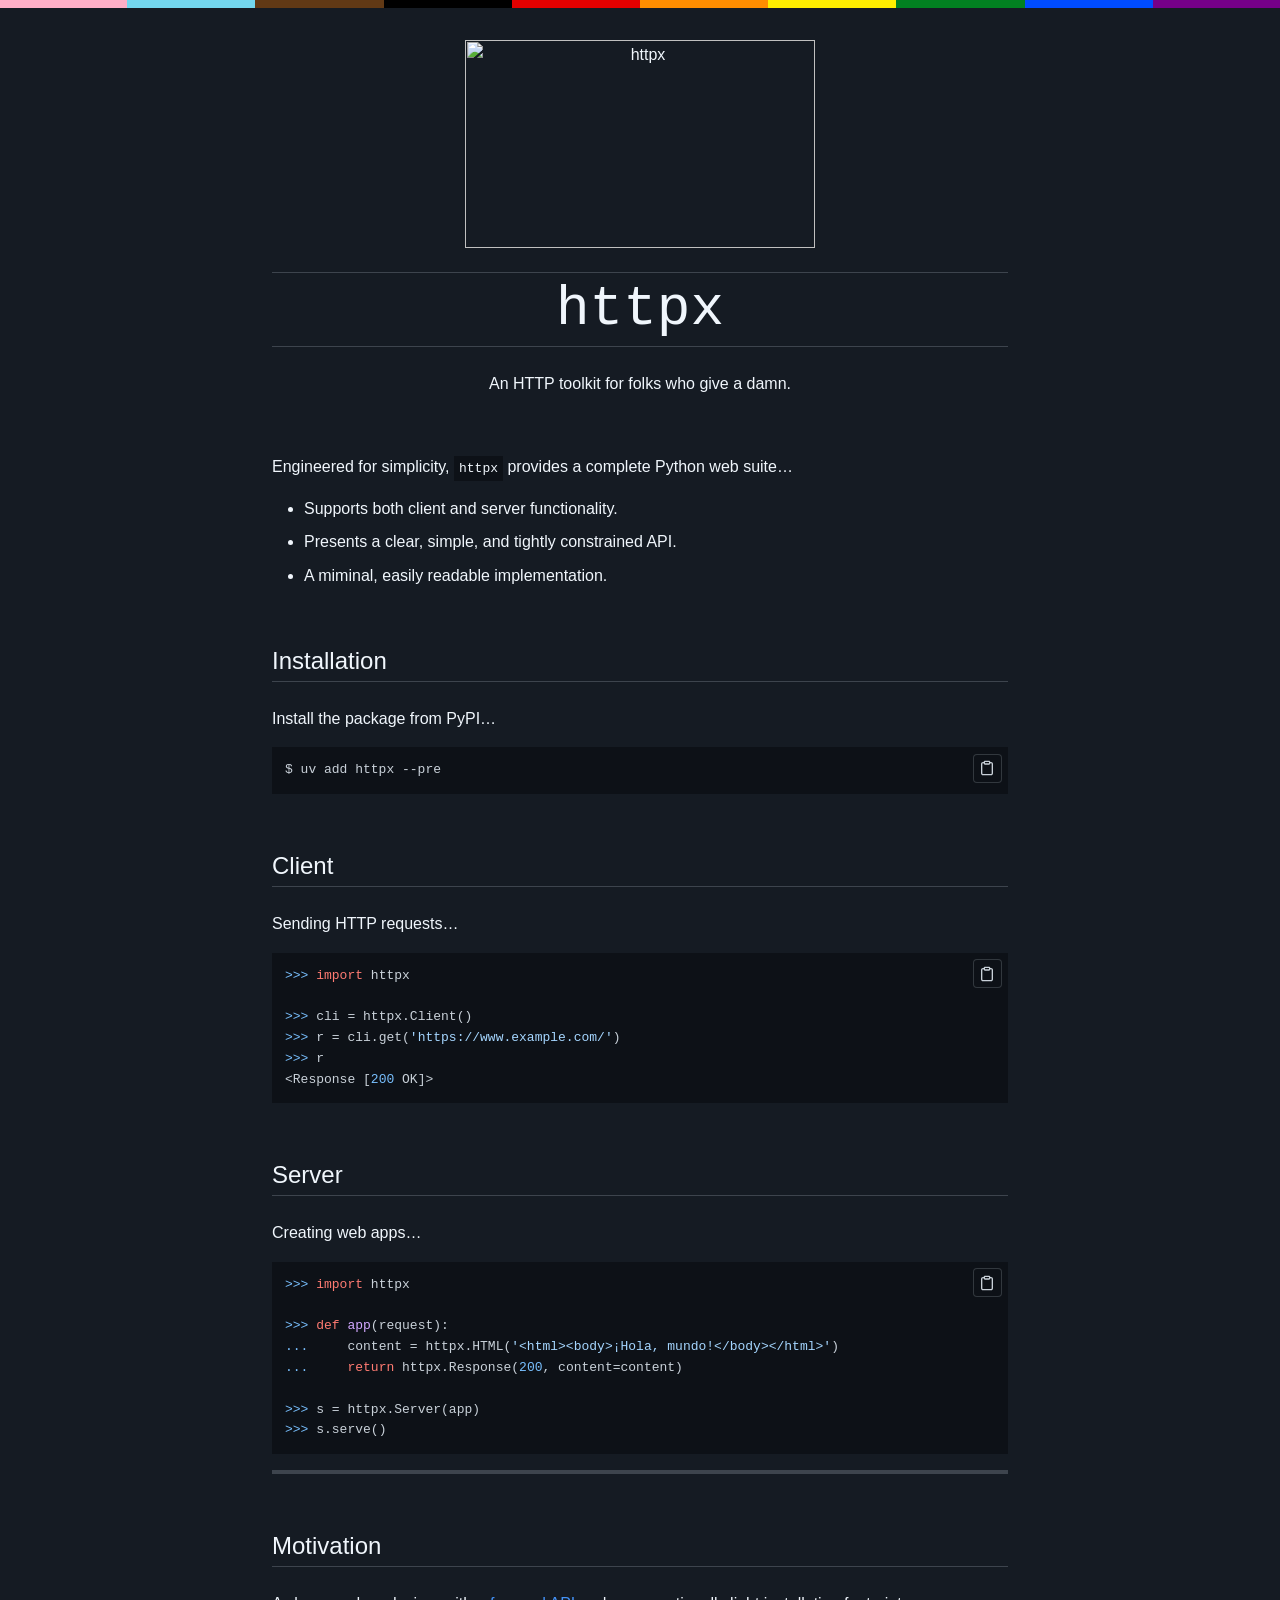
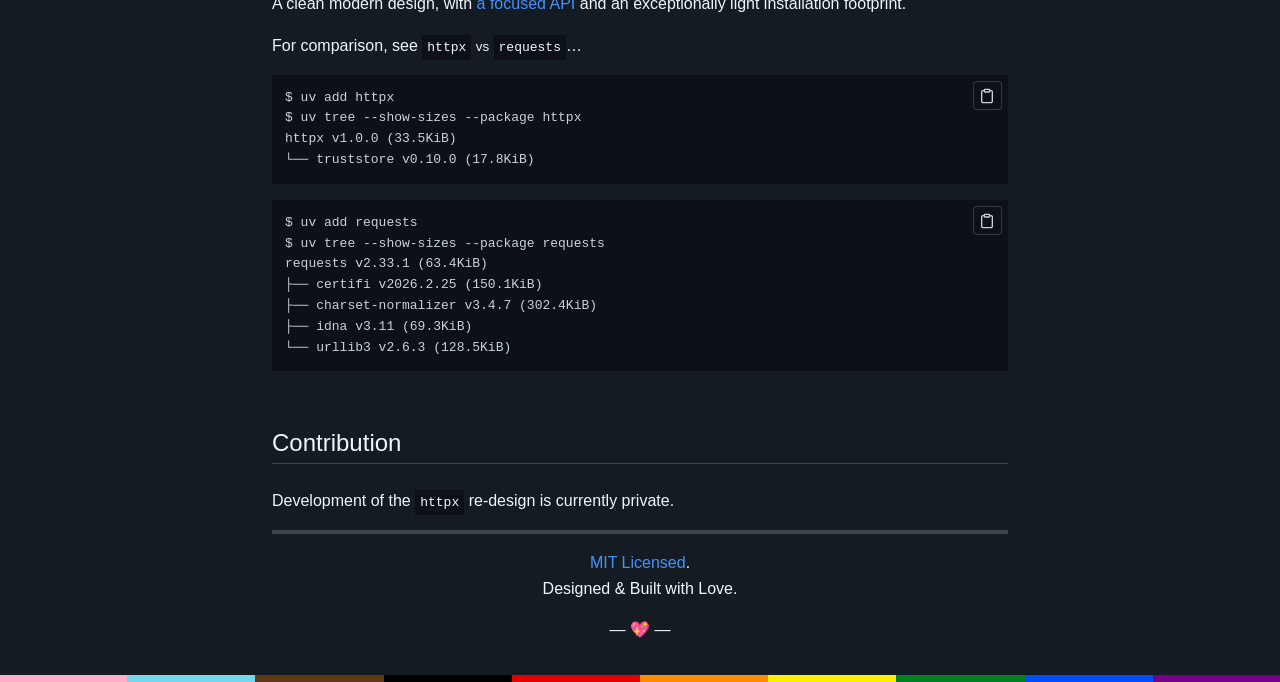
==== index.html @ b564da9e "Update documentation" ====
<html>
    <head>
        <meta charset="utf-8">
        <meta name="viewport" content="width=device-width, initial-scale=1.0">
        <title>httpx</title>
        <link rel="icon" href="data:image/svg+xml,&lt;svg xmlns=&quot;http://www.w3.org/2000/svg&quot; viewBox=&quot;0 0 100 100&quot;&gt;&lt;text y=&quot;.9em&quot; font-size=&quot;90&quot;&gt;🦋&lt;/text&gt;&lt;/svg&gt;">
        <link rel="stylesheet" href="css/highlightjs.min.css">
        <link rel="stylesheet" href="css/highlightjs-copy.min.css">
        <link rel="stylesheet" href="css/theme.css">
        <script src="js/highlightjs.min.js"></script>
        <script src="js/highlightjs-copy.min.js"></script>
        <script src="js/theme.js"></script>
    </head>
    <body>
        <main>
            <p align="center">
  <img width="350" height="208" src="https://raw.githubusercontent.com/encode/httpx/master/docs/img/butterfly.png" alt='httpx'>
</p>

<h1 id="httpx"><a class="toclink" href="#httpx"><a class="active" href=".">httpx</a></a></h1>
<p style="text-align: center">An HTTP toolkit for folks who give a damn.</p>

<p><br/></p>
<p>Engineered for simplicity, <code>httpx</code> provides a complete Python web suite&hellip;</p>
<ul>
<li>Supports both client and server functionality.</li>
<li>Presents a clear, simple, and tightly constrained API.</li>
<li>A miminal, easily readable implementation.</li>
</ul>
<h2 id="installation"><a class="toclink" href="#installation">Installation</a></h2>
<p>Install the package from PyPI&hellip;</p>
<pre><code class="language-bash">$ uv add httpx --pre
</code></pre>
<h2 id="client"><a class="toclink" href="#client">Client</a></h2>
<p>Sending HTTP requests&hellip;</p>
<pre><code class="language-python">&gt;&gt;&gt; import httpx

&gt;&gt;&gt; cli = httpx.Client()
&gt;&gt;&gt; r = cli.get('https://www.example.com/')
&gt;&gt;&gt; r
&lt;Response [200 OK]&gt;
</code></pre>
<h2 id="server"><a class="toclink" href="#server">Server</a></h2>
<p>Creating web apps&hellip;</p>
<pre><code class="language-python">&gt;&gt;&gt; import httpx

&gt;&gt;&gt; def app(request):
...     content = httpx.HTML('&lt;html&gt;&lt;body&gt;¡Hola, mundo!&lt;/body&gt;&lt;/html&gt;')
...     return httpx.Response(200, content=content)

&gt;&gt;&gt; s = httpx.Server(app)
&gt;&gt;&gt; s.serve()
</code></pre>
<hr />
<h2 id="motivation"><a class="toclink" href="#motivation">Motivation</a></h2>
<p>A clean modern design, with <a href="api/">a focused API</a> and an exceptionally light installation footprint.</p>
<p>For comparison, see <code>httpx</code> <small>vs</small> <code>requests</code>&hellip;</p>
<pre><code class="language-bash">$ uv add httpx
$ uv tree --show-sizes --package httpx
httpx v1.0.0 (33.5KiB)
└── truststore v0.10.0 (17.8KiB)
</code></pre>
<p></p>

<pre><code class="language-bash">$ uv add requests
$ uv tree --show-sizes --package requests
requests v2.33.1 (63.4KiB)
├── certifi v2026.2.25 (150.1KiB)
├── charset-normalizer v3.4.7 (302.4KiB)
├── idna v3.11 (69.3KiB)
└── urllib3 v2.6.3 (128.5KiB)
</code></pre>
<h2 id="contribution"><a class="toclink" href="#contribution">Contribution</a></h2>
<p>Development of the <code>httpx</code> re-design is currently private.</p>
<hr />
<p align="center">
<a href="license/">MIT Licensed</a>.<br/>Designed & Built with Love.
</p>

<p align="center">&mdash; 💖 &mdash;</p>
            
        </main>
    </body>
</html>
---- css/highlightjs.min.css ----
pre code.hljs{display:block;overflow-x:auto;padding:1em}code.hljs{padding:3px 5px}/*!
  Theme: GitHub Dark
  Description: Dark theme as seen on github.com
  Author: github.com
  Maintainer: @Hirse
  Updated: 2021-05-15

  Outdated base version: https://github.com/primer/github-syntax-dark
  Current colors taken from GitHub's CSS
*/.hljs{color:#c9d1d9;background:#0d1117}.hljs-doctag,.hljs-keyword,.hljs-meta .hljs-keyword,.hljs-template-tag,.hljs-template-variable,.hljs-type,.hljs-variable.language_{color:#ff7b72}.hljs-title,.hljs-title.class_,.hljs-title.class_.inherited__,.hljs-title.function_{color:#d2a8ff}.hljs-attr,.hljs-attribute,.hljs-literal,.hljs-meta,.hljs-number,.hljs-operator,.hljs-selector-attr,.hljs-selector-class,.hljs-selector-id,.hljs-variable{color:#79c0ff}.hljs-meta .hljs-string,.hljs-regexp,.hljs-string{color:#a5d6ff}.hljs-built_in,.hljs-symbol{color:#ffa657}.hljs-code,.hljs-comment,.hljs-formula{color:#8b949e}.hljs-name,.hljs-quote,.hljs-selector-pseudo,.hljs-selector-tag{color:#7ee787}.hljs-subst{color:#c9d1d9}.hljs-section{color:#1f6feb;font-weight:700}.hljs-bullet{color:#f2cc60}.hljs-emphasis{color:#c9d1d9;font-style:italic}.hljs-strong{color:#c9d1d9;font-weight:700}.hljs-addition{color:#aff5b4;background-color:#033a16}.hljs-deletion{color:#ffdcd7;background-color:#67060c}
---- css/highlightjs-copy.min.css ----
.hljs-copy-wrapper{position:relative;overflow:hidden;transform:translateZ(0)}.hljs-copy-container{--hljs-theme-padding:16px;position:absolute;top:0;right:0;transition:transform 200ms ease-out}.hljs-copy-button{position:relative;margin:calc(var(--hljs-theme-padding) / 2);width:calc(16px + var(--hljs-theme-padding));height:calc(16px + var(--hljs-theme-padding));font-size:.8125rem;text-indent:-9999px;color:var(--hljs-theme-color);border-radius:.25rem;border:1px solid;border-color:color-mix(in srgb,var(--hljs-theme-color),transparent 80%);background-color:var(--hljs-theme-background);transition:background-color 200ms ease;overflow:hidden}.hljs-copy-button:not([data-copied="true"])::before{content:"";width:1rem;height:1rem;top:50%;left:50%;transform:translate(-50%,-50%);position:absolute;background-color:currentColor;mask:url('data:image/svg+xml;utf-8,<svg width="24" height="24" viewBox="0 0 24 24" fill="none" xmlns="http://www.w3.org/2000/svg"><path fill-rule="evenodd" clip-rule="evenodd" d="M6 5C5.73478 5 5.48043 5.10536 5.29289 5.29289C5.10536 5.48043 5 5.73478 5 6V20C5 20.2652 5.10536 20.5196 5.29289 20.7071C5.48043 20.8946 5.73478 21 6 21H18C18.2652 21 18.5196 20.8946 18.7071 20.7071C18.8946 20.5196 19 20.2652 19 20V6C19 5.73478 18.8946 5.48043 18.7071 5.29289C18.5196 5.10536 18.2652 5 18 5H16C15.4477 5 15 4.55228 15 4C15 3.44772 15.4477 3 16 3H18C18.7956 3 19.5587 3.31607 20.1213 3.87868C20.6839 4.44129 21 5.20435 21 6V20C21 20.7957 20.6839 21.5587 20.1213 22.1213C19.5587 22.6839 18.7957 23 18 23H6C5.20435 23 4.44129 22.6839 3.87868 22.1213C3.31607 21.5587 3 20.7957 3 20V6C3 5.20435 3.31607 4.44129 3.87868 3.87868C4.44129 3.31607 5.20435 3 6 3H8C8.55228 3 9 3.44772 9 4C9 4.55228 8.55228 5 8 5H6Z" fill="black"/><path fill-rule="evenodd" clip-rule="evenodd" d="M7 3C7 1.89543 7.89543 1 9 1H15C16.1046 1 17 1.89543 17 3V5C17 6.10457 16.1046 7 15 7H9C7.89543 7 7 6.10457 7 5V3ZM15 3H9V5H15V3Z" fill="black"/></svg>');mask-repeat:no-repeat;mask-size:contain;mask-position:center center}.hljs-copy-button:hover{background-color:color-mix(in srgb,var(--hljs-theme-color),transparent 90%)}.hljs-copy-button:active{border-color:color-mix(in srgb,var(--hljs-theme-color),transparent 60%)}.hljs-copy-button[data-copied="true"]{text-indent:0}.hljs-copy-container[data-autohide="true"]{transform:translateX(calc(100% + 1.125em))}.hljs-copy-wrapper:focus-within .hljs-copy-container{transition:none;transform:translateX(0)}.hljs-copy-wrapper:hover .hljs-copy-container{transform:translateX(0)}@media(prefers-reduced-motion){.hljs-copy-button{transition:none}}.hljs-copy-alert{clip:rect(0 0 0 0);clip-path:inset(50%);height:1px;overflow:hidden;position:absolute;white-space:nowrap;width:1px}
---- css/theme.css ----
/* Color scheme */

:root {
    --fg-color: #f0f6fc;
    --muted-fg-color: #9198a1;
    --neutral-color: #3d444d;
    --bg-color: #151b23;

    --link-color: #4493f8;
    --code-bg-color: #0d1117;

    --accent-note: #0969da;
    --accent-tip: #1a7f37;
    --accent-important:#8250df;
    --accent-warning: #9a6700;
    --accent-caution: #d1242f;
}

/* Basic reset */

* {
    margin: 0;
    padding: 0;
    box-sizing: border-box;
    font-weight: 300;
}

/* Layout... */

main {
    margin-left: 20%;
    width: 60%;
    padding: 1rem;
}

@media (max-width: 1000px) {
    main {
        padding: 1.5rem 1rem;
        width: 75%;
        margin-left: 25%;
    }
}

@media (max-width: 800px) {
    main {
        padding: 1.5rem 1rem;
        width: 100%;
        margin-left: 0;
    }
}

/* Typography & spacing */

html {
    scroll-behavior: smooth;
}

body {
    line-height: 1.6;
    color: var(--fg-color);
    background-color: var(--bg-color);
    font-family: Helvetica, sans-serif;
    --border-color: linear-gradient(to right, #ffafc7 10%, #73d7ee 10% 20%, #613915 20% 30%, #000000 30% 40%, #e50000 40% 50%, #ff8d00 50% 60%, #ffee00 60% 70%, #028121 70% 80%, #004cff 80% 90%, #760088 90%);
    border-top: 0.5em solid;
    border-bottom: 0.5em solid;
    border-image: var(--border-color) 1;
}

h1, h2, h3, h4, h5 {
    margin-top: 1.5rem;
    margin-bottom: 1.5rem;
    line-height: 1.3;
}

h1 {
    font-family: courier;
    text-align: center;
    font-size: 3.5rem;
    border-top: 1px solid var(--neutral-color);
    border-bottom: 1px solid var(--neutral-color);
}
h2 {
    border-bottom: 1px solid var(--neutral-color);
    padding-bottom: 0.3rem;
    font-size: 1.5rem;
    margin-top: 3.5rem;
}
h3 { font-size: 1.25rem; }
h4 { font-size: 1rem; }

p {
    margin: 1rem 0;
}

strong {
    font-weight: 600;
}

ul, ol {
    padding-left: 2rem;
}

li {
    margin: 0.5rem 0;
}

hr {
    margin-top: 1rem;
    margin-bottom: 1rem;
    border: none;
    border-top: 4px solid;
    color: var(--neutral-color);
}

blockquote {
    border-left: 0.25rem solid var(--neutral-color);
    padding: 0 1rem;
    color: var(--muted-fg-color);
}

pre {
    background: var(--code-bg-color);
}

code {
    background: var(--code-bg-color);
    padding: 5px;
}

pre code {
    color: var(--code-bg-color);
}

h1 a {
    color: inherit;
}

h1 a:hover {
    text-decoration: none;
}

a {
    color: var(--link-color);
    text-decoration: none;
}

a:hover {
    text-decoration: underline;
}

/* Tables */

table {
    border-collapse: collapse;
}

th, td {
    padding: 6px 13px;
    border: 1px solid var(--neutral-color);
}

/* Header anchor links */

a.toclink {
    color: inherit;
    text-decoration: none;
}

h2 a.toclink:hover::after {
    content: "#";
    margin: 0 0.8rem;
    color: var(--neutral-color);
}

/* Alerts */

.admonition           { border-left: 5px solid; padding-left: 20px;}

.admonition.note      { border-left-color: var(--accent-note); }
.admonition.tip       { border-left-color: var(--accent-tip); }
.admonition.important { border-left-color: var(--accent-important); }
.admonition.warning   { border-left-color: var(--accent-warning); }
.admonition.caution   { border-left-color: var(--accent-caution); }

.admonition           .admonition-title { font-weight: 600; margin: 0 0 .5em; }

.admonition.note      .admonition-title { color: var(--accent-note); }
.admonition.tip       .admonition-title { color: var(--accent-tip); }
.admonition.important .admonition-title { color: var(--accent-important); }
.admonition.warning   .admonition-title { color: var(--accent-warning); }
.admonition.caution   .admonition-title { color: var(--accent-caution); }

/* Pagination styling */

div.pagination {
    height: 1.5rem;
    border-top: 3px solid var(--neutral-color);
    padding: 1rem 0;
}

div.pagination a.previous {
    float: left;
    text-decoration: none;
}

div.pagination a.next {
    float: right;
    text-decoration: none;
}
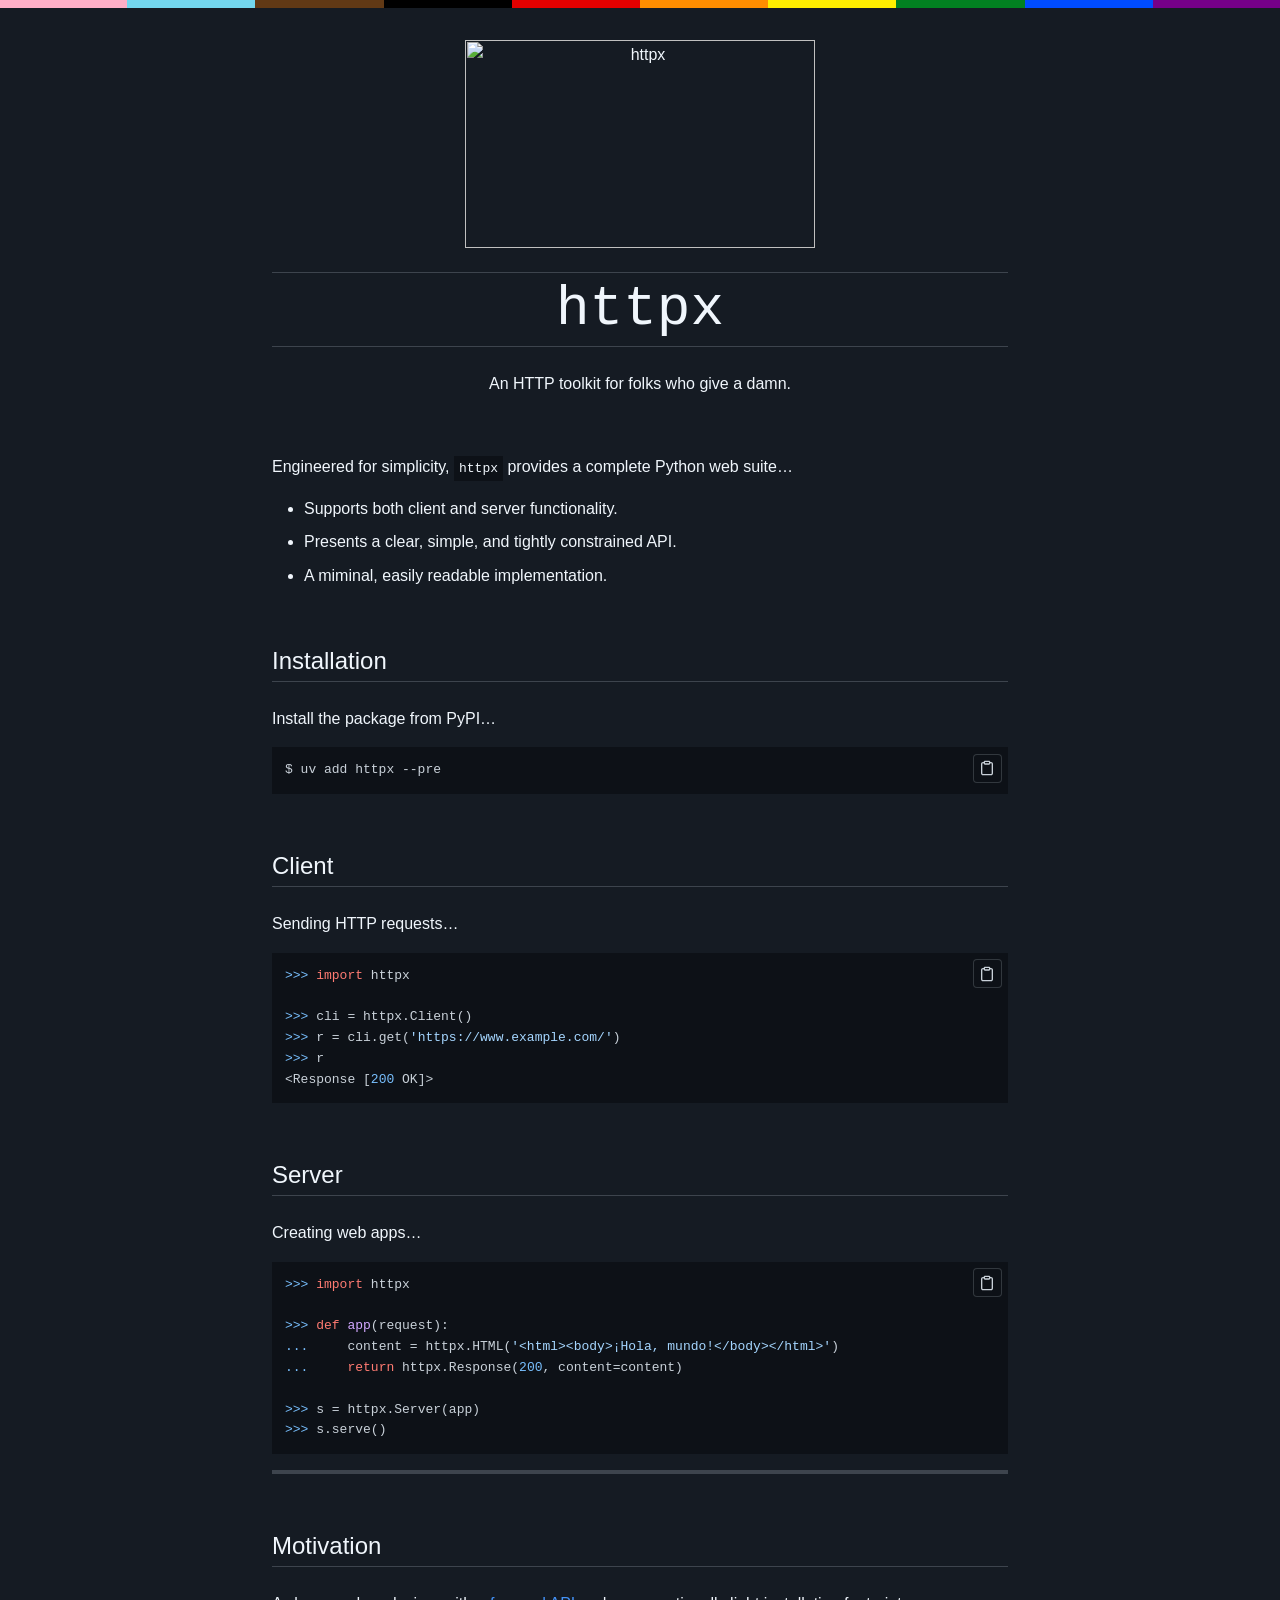
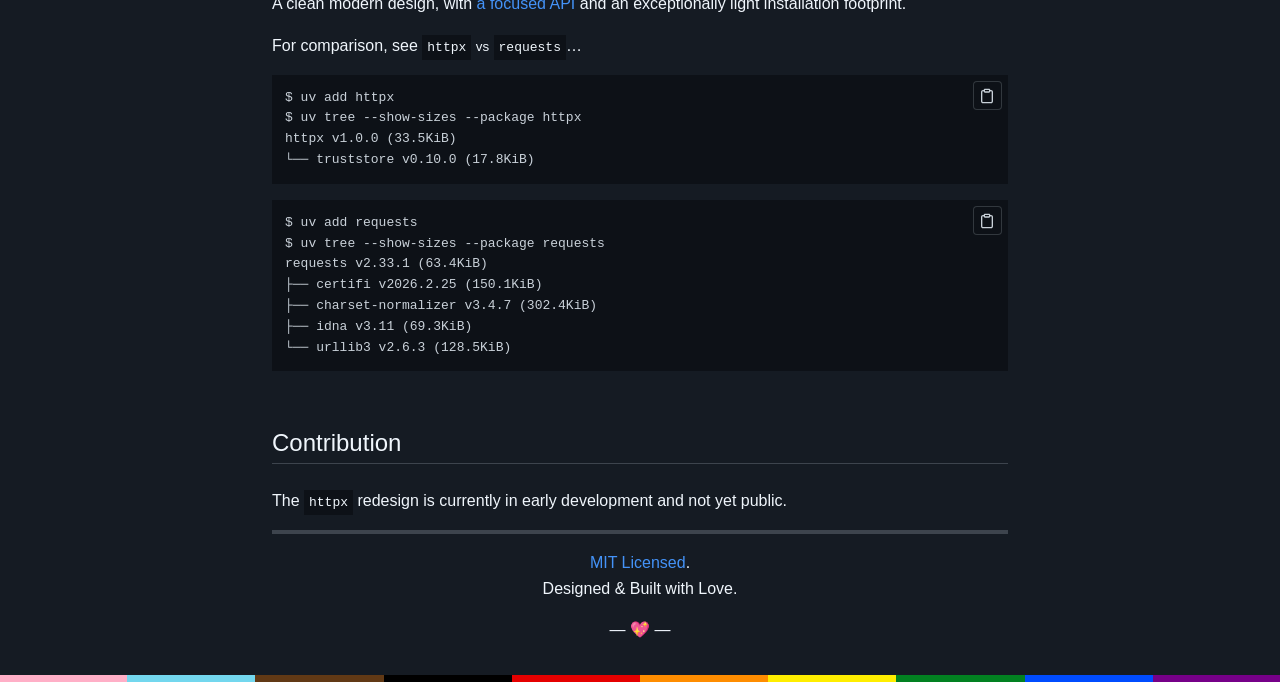
==== commit 174f168c: "Update documentation" ====
--- a/index.html
+++ b/index.html
@@ -71,7 +71,7 @@
 └── urllib3 v2.6.3 (128.5KiB)
 </code></pre>
 <h2 id="contribution"><a class="toclink" href="#contribution">Contribution</a></h2>
-<p>Development of the <code>httpx</code> re-design is currently private.</p>
+<p>The <code>httpx</code> redesign is currently in early development and not yet public.</p>
 <hr />
 <p align="center">
 <a href="license/">MIT Licensed</a>.<br/>Designed & Built with Love.
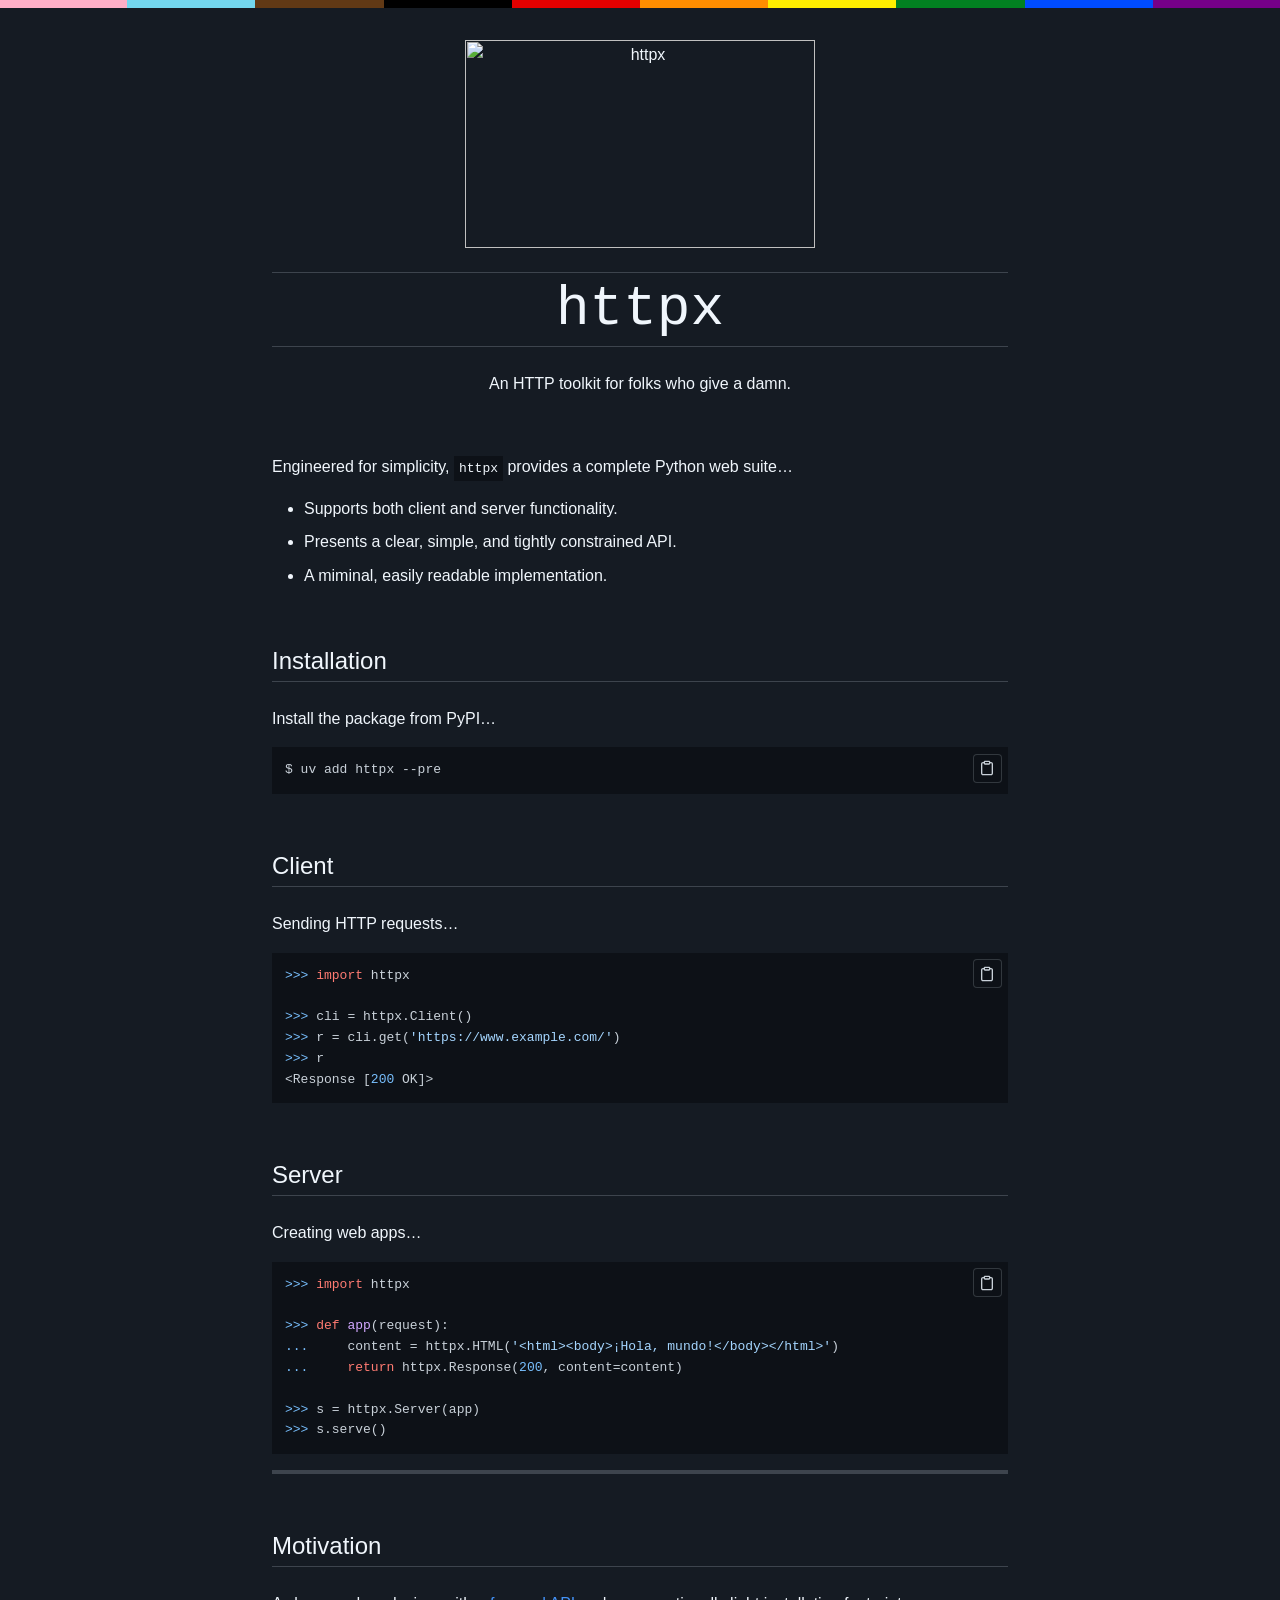
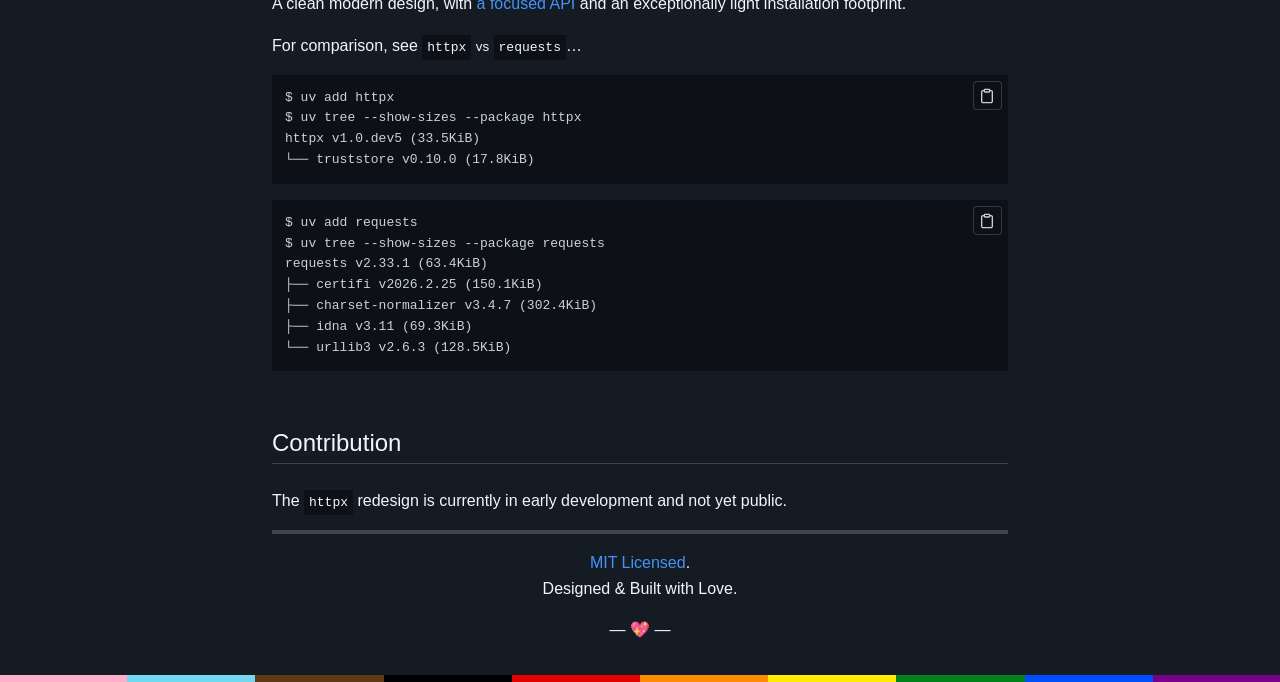
==== commit a3eb11c4: "Update documentation" ====
--- a/index.html
+++ b/index.html
@@ -12,12 +12,13 @@
         <script src="js/theme.js"></script>
     </head>
     <body>
+        
         <main>
             <p align="center">
   <img width="350" height="208" src="https://raw.githubusercontent.com/encode/httpx/master/docs/img/butterfly.png" alt='httpx'>
 </p>
 
-<h1 id="httpx"><a class="toclink" href="#httpx"><a class="active" href=".">httpx</a></a></h1>
+<h1 id="httpx"><a class="toclink" href="#httpx"><a href=".">httpx</a></a></h1>
 <p style="text-align: center">An HTTP toolkit for folks who give a damn.</p>
 
 <p><br/></p>
@@ -57,7 +58,7 @@
 <p>For comparison, see <code>httpx</code> <small>vs</small> <code>requests</code>&hellip;</p>
 <pre><code class="language-bash">$ uv add httpx
 $ uv tree --show-sizes --package httpx
-httpx v1.0.0 (33.5KiB)
+httpx v1.0.dev5 (33.5KiB)
 └── truststore v0.10.0 (17.8KiB)
 </code></pre>
 <p></p>
@@ -78,7 +79,6 @@
 </p>
 
 <p align="center">&mdash; 💖 &mdash;</p>
-            
         </main>
     </body>
 </html>
--- a/css/theme.css
+++ b/css/theme.css
@@ -28,7 +28,7 @@
 /* Layout... */
 
 main {
-    margin-left: 20%;
+    margin: 0 auto 0 auto;
     width: 60%;
     padding: 1rem;
 }
@@ -37,7 +37,10 @@
     main {
         padding: 1.5rem 1rem;
         width: 75%;
-        margin-left: 25%;
+    }
+
+    nav.toc {
+        display: none;
     }
 }
 
@@ -45,7 +48,10 @@
     main {
         padding: 1.5rem 1rem;
         width: 100%;
-        margin-left: 0;
+    }
+
+    nav.toc {
+        display: none;
     }
 }
 
@@ -207,3 +213,45 @@
     float: right;
     text-decoration: none;
 }
+
+/* Table of contents styling */
+
+nav.toc {
+    position: fixed;
+    margin-left: 80%;
+    width : 20%;
+    padding: 2rem;
+    height: 100%;
+    overflow-y: scroll;
+}
+
+/* Navigation styling */
+
+nav.toc ul {
+    padding: 0;
+    margin: 0;
+}
+
+nav.toc li {
+    padding: 0;
+    margin: 0.5rem 0;
+    display: block;
+}
+
+nav.toc li a.active {
+    color: var(--link-color);
+}
+
+nav.toc li a:hover {
+    color: var(--link-color);
+    text-decoration: none;
+}
+
+nav.toc li a {
+    color: var(--muted-fg-color);
+}
+
+nav.toc li a:hover {
+    color: var(--fg-color);
+    text-decoration: none;
+}
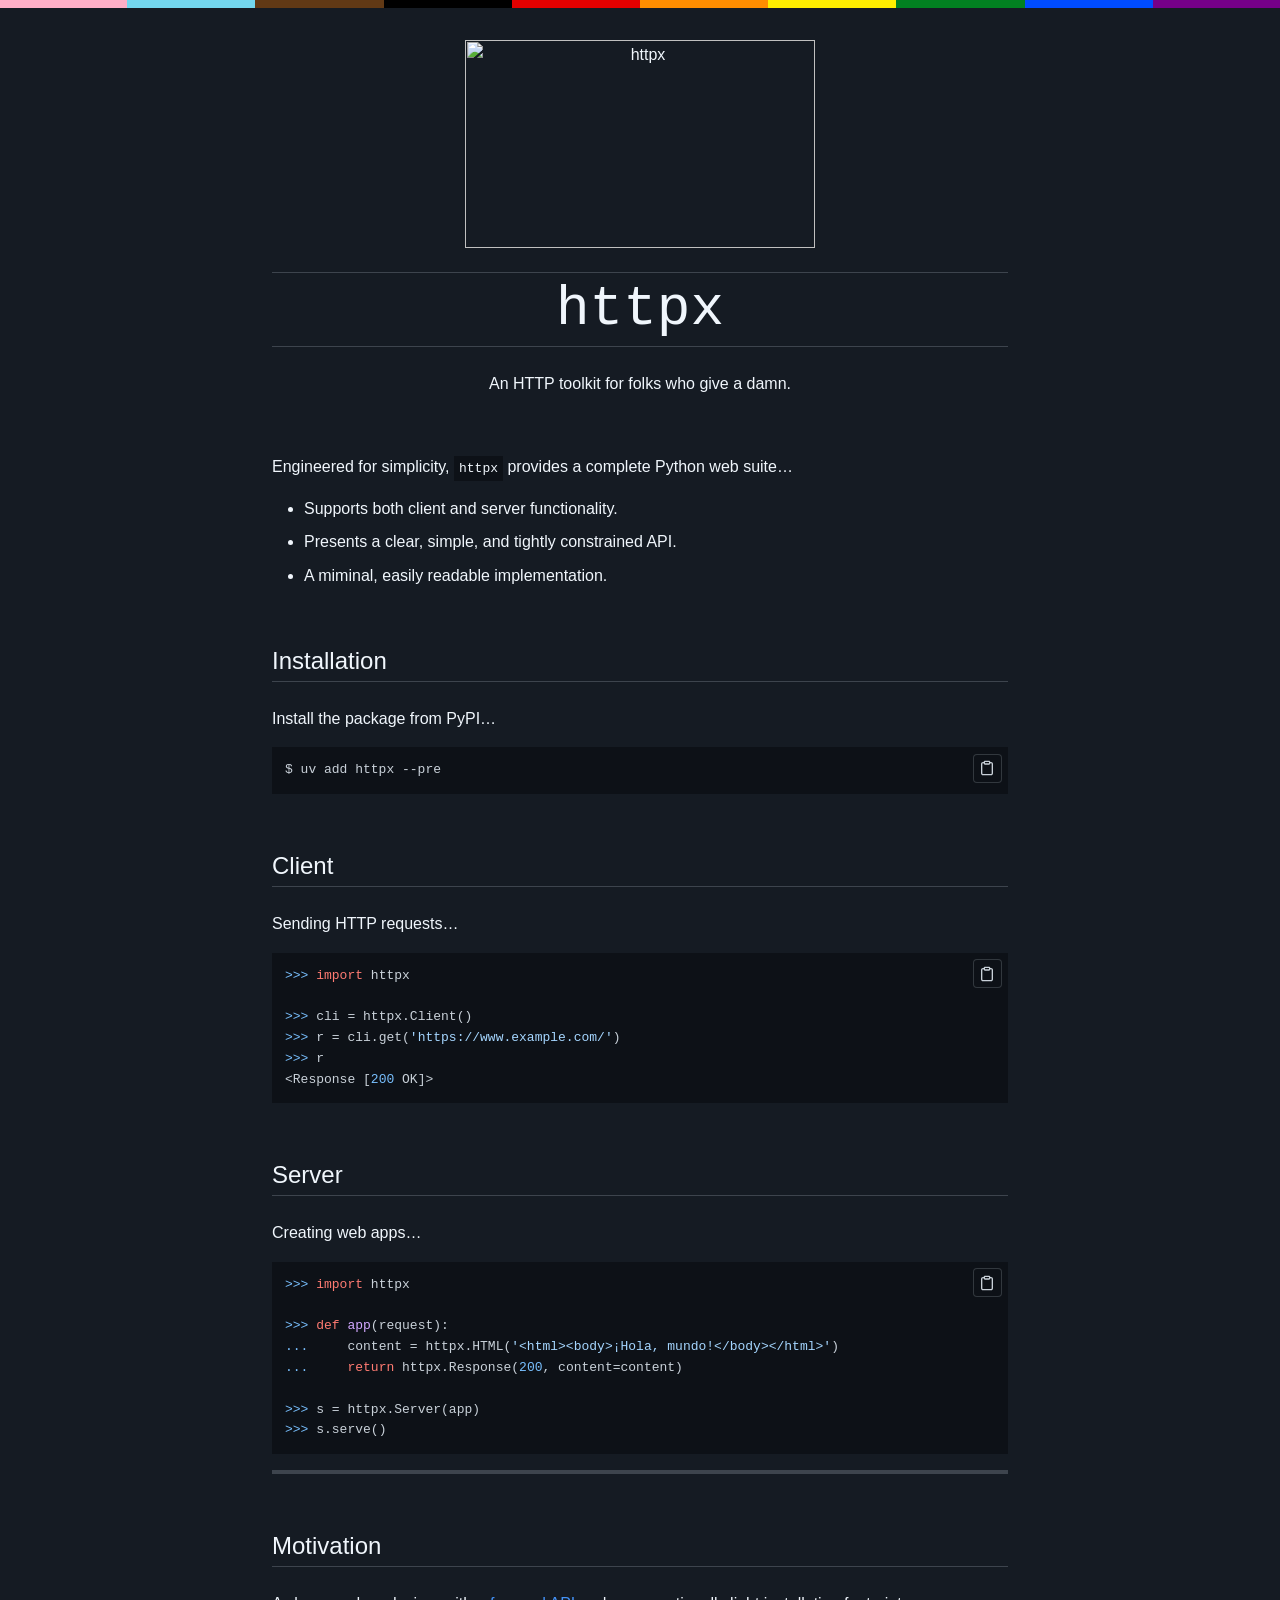
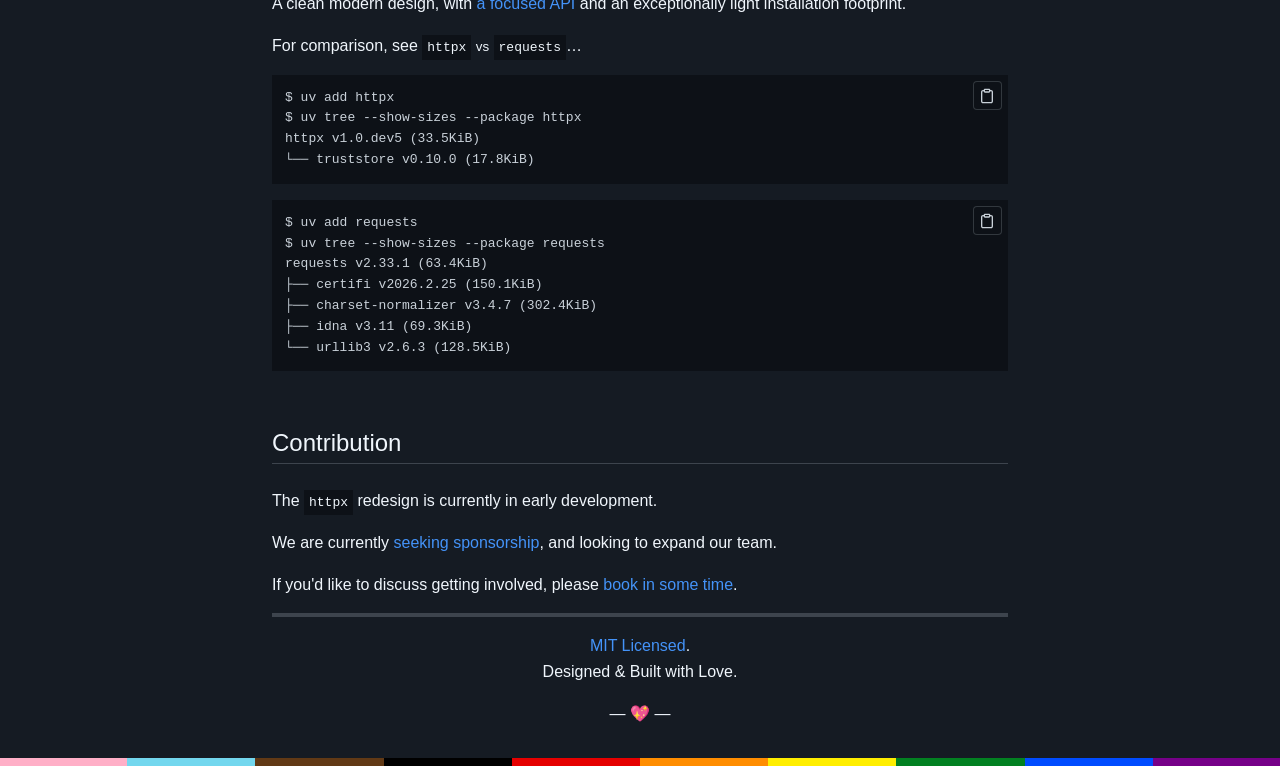
==== commit a8192a24: "Update documentation" ====
--- a/index.html
+++ b/index.html
@@ -72,7 +72,9 @@
 └── urllib3 v2.6.3 (128.5KiB)
 </code></pre>
 <h2 id="contribution"><a class="toclink" href="#contribution">Contribution</a></h2>
-<p>The <code>httpx</code> redesign is currently in early development and not yet public.</p>
+<p>The <code>httpx</code> redesign is currently in early development.</p>
+<p>We are currently <a href="https://github.com/sponsors/encode">seeking sponsorship</a>, and looking to expand our team.</p>
+<p>If you'd like to discuss getting involved, please <a href="https://calendly.com/lovelydinosaur">book in some time</a>.</p>
 <hr />
 <p align="center">
 <a href="license/">MIT Licensed</a>.<br/>Designed & Built with Love.
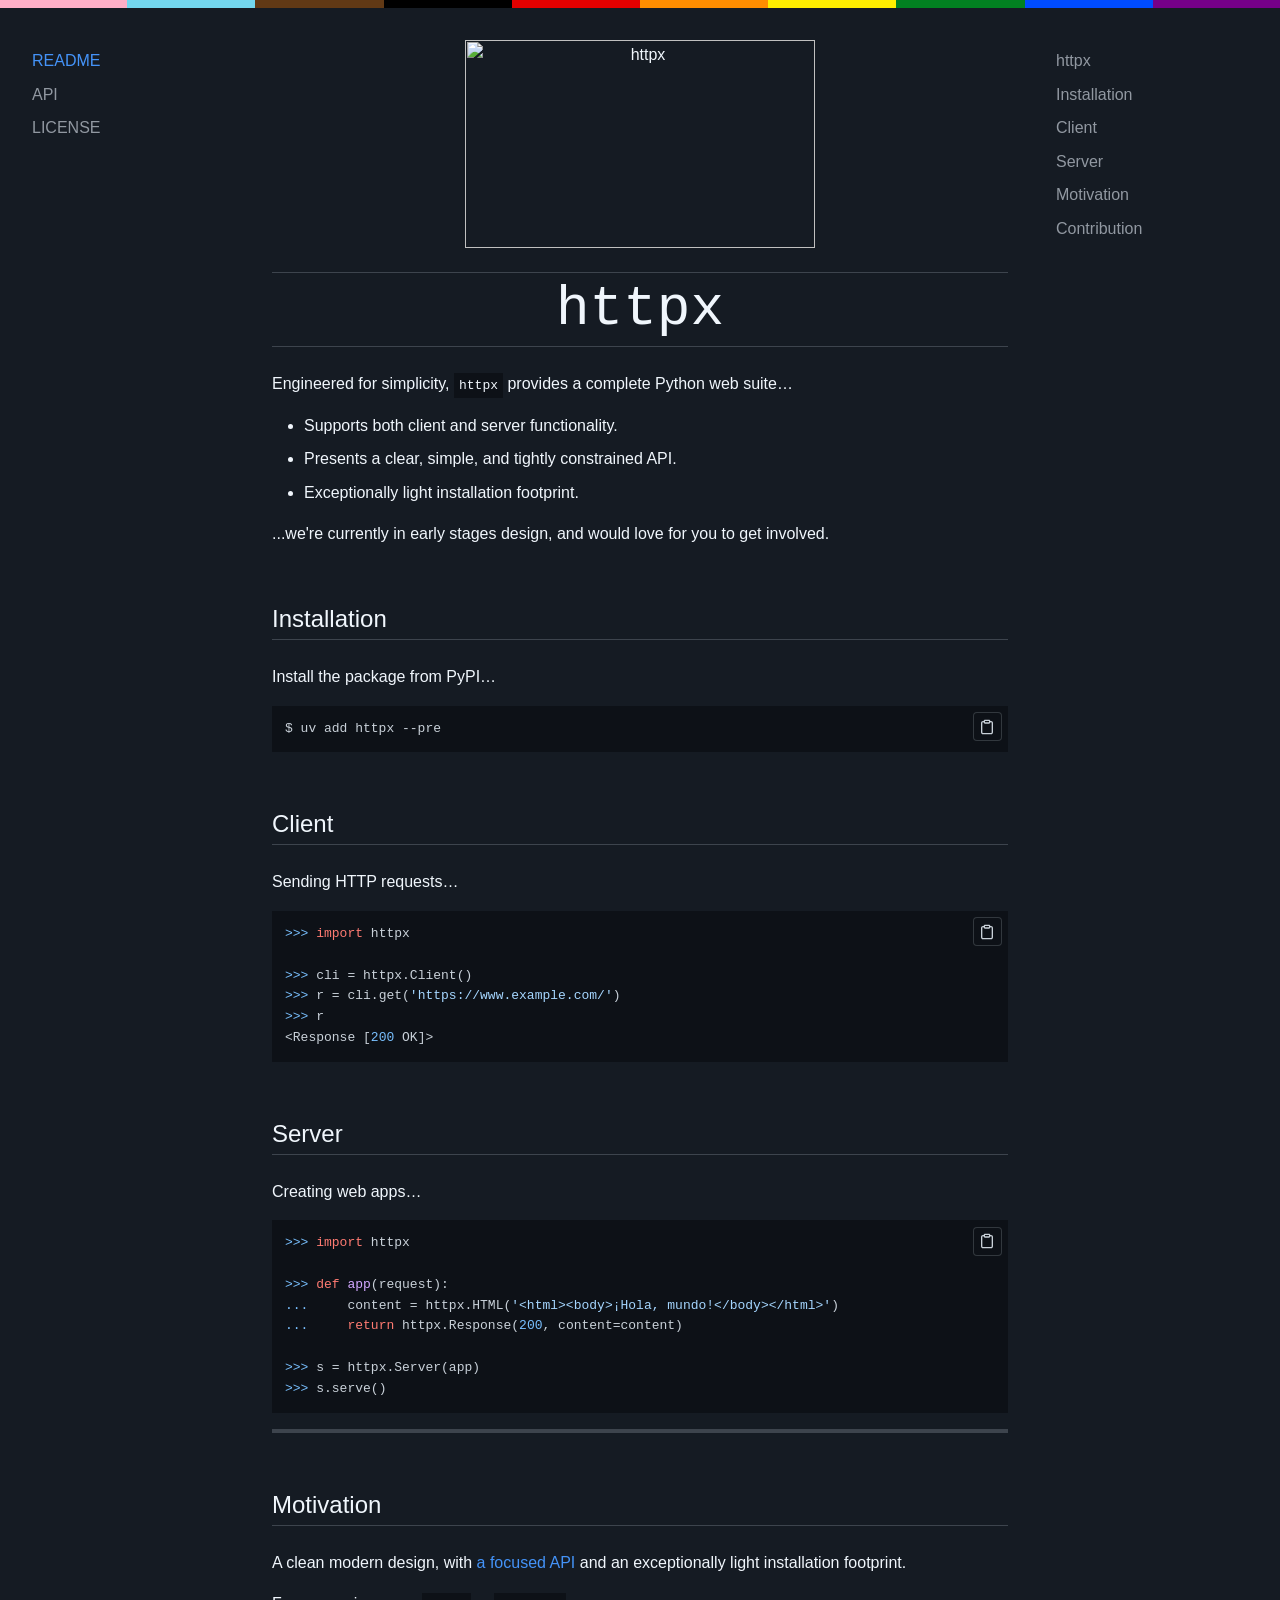
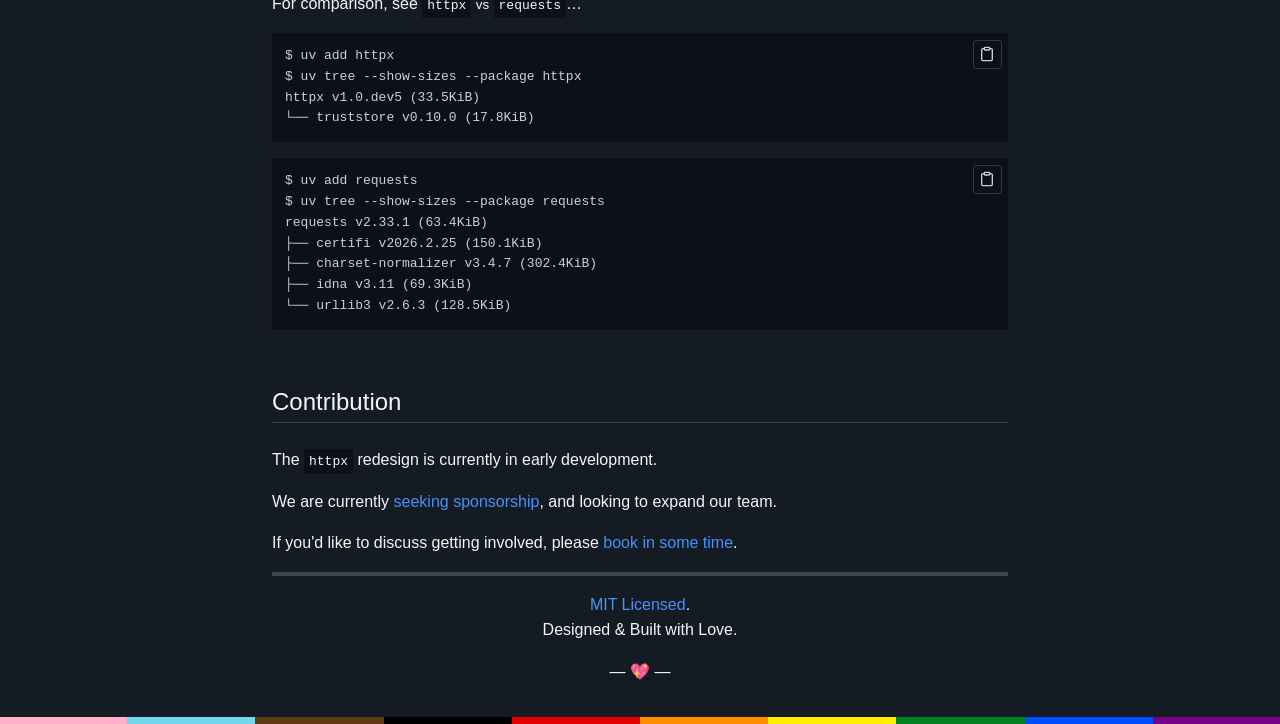
==== commit a76ffae0: "Update documentation" ====
--- a/index.html
+++ b/index.html
@@ -13,21 +13,42 @@
     </head>
     <body>
         
+        <nav class="site">
+            <ul>
+    <li><a href="." class="active">README</a></li><li><a href="api/">API</a></li><li><a href="license/">LICENSE</a></li>
+</ul>
+        </nav>
+        
+        
+        <nav class="toc">
+            <div class="">
+<ul>
+<li><a href="#httpx">httpx</a><ul>
+<li><a href="#installation">Installation</a></li>
+<li><a href="#client">Client</a></li>
+<li><a href="#server">Server</a></li>
+<li><a href="#motivation">Motivation</a></li>
+<li><a href="#contribution">Contribution</a></li>
+</ul>
+</li>
+</ul>
+</div>
+
+        </nav>
+        
         <main>
             <p align="center">
   <img width="350" height="208" src="https://raw.githubusercontent.com/encode/httpx/master/docs/img/butterfly.png" alt='httpx'>
 </p>
 
 <h1 id="httpx"><a class="toclink" href="#httpx"><a href=".">httpx</a></a></h1>
-<p style="text-align: center">An HTTP toolkit for folks who give a damn.</p>
-
-<p><br/></p>
 <p>Engineered for simplicity, <code>httpx</code> provides a complete Python web suite&hellip;</p>
 <ul>
 <li>Supports both client and server functionality.</li>
 <li>Presents a clear, simple, and tightly constrained API.</li>
-<li>A miminal, easily readable implementation.</li>
+<li>Exceptionally light installation footprint.</li>
 </ul>
+<p>...we're currently in early stages design, and would love for you to get involved.</p>
 <h2 id="installation"><a class="toclink" href="#installation">Installation</a></h2>
 <p>Install the package from PyPI&hellip;</p>
 <pre><code class="language-bash">$ uv add httpx --pre
@@ -74,7 +95,7 @@
 <h2 id="contribution"><a class="toclink" href="#contribution">Contribution</a></h2>
 <p>The <code>httpx</code> redesign is currently in early development.</p>
 <p>We are currently <a href="https://github.com/sponsors/encode">seeking sponsorship</a>, and looking to expand our team.</p>
-<p>If you'd like to discuss getting involved, please <a href="https://calendly.com/lovelydinosaur">book in some time</a>.</p>
+<p>If you'd like to discuss getting involved, please <a href="https://calendly.com/encode-oss">book in some time</a>.</p>
 <hr />
 <p align="center">
 <a href="license/">MIT Licensed</a>.<br/>Designed & Built with Love.
--- a/css/theme.css
+++ b/css/theme.css
@@ -214,6 +214,45 @@
     text-decoration: none;
 }
 
+/* Navigation styling */
+
+nav.site {
+    position: fixed;
+    width : 20%;
+    padding: 2rem;
+    height: 100%;
+    overflow-y: scroll;
+}
+
+nav.site ul {
+    padding: 0;
+    margin: 0;
+}
+
+nav.site li {
+    padding: 0;
+    margin: 0.5rem 0;
+    display: block;
+}
+
+nav.site li a.active {
+    color: var(--link-color);
+}
+
+nav.site li a:hover {
+    color: var(--link-color);
+    text-decoration: none;
+}
+
+nav.site li a {
+    color: var(--muted-fg-color);
+}
+
+nav.site li a:hover {
+    color: var(--fg-color);
+    text-decoration: none;
+}
+
 /* Table of contents styling */
 
 nav.toc {
@@ -225,8 +264,6 @@
     overflow-y: scroll;
 }
 
-/* Navigation styling */
-
 nav.toc ul {
     padding: 0;
     margin: 0;
@@ -254,4 +291,4 @@
 nav.toc li a:hover {
     color: var(--fg-color);
     text-decoration: none;
-}+}
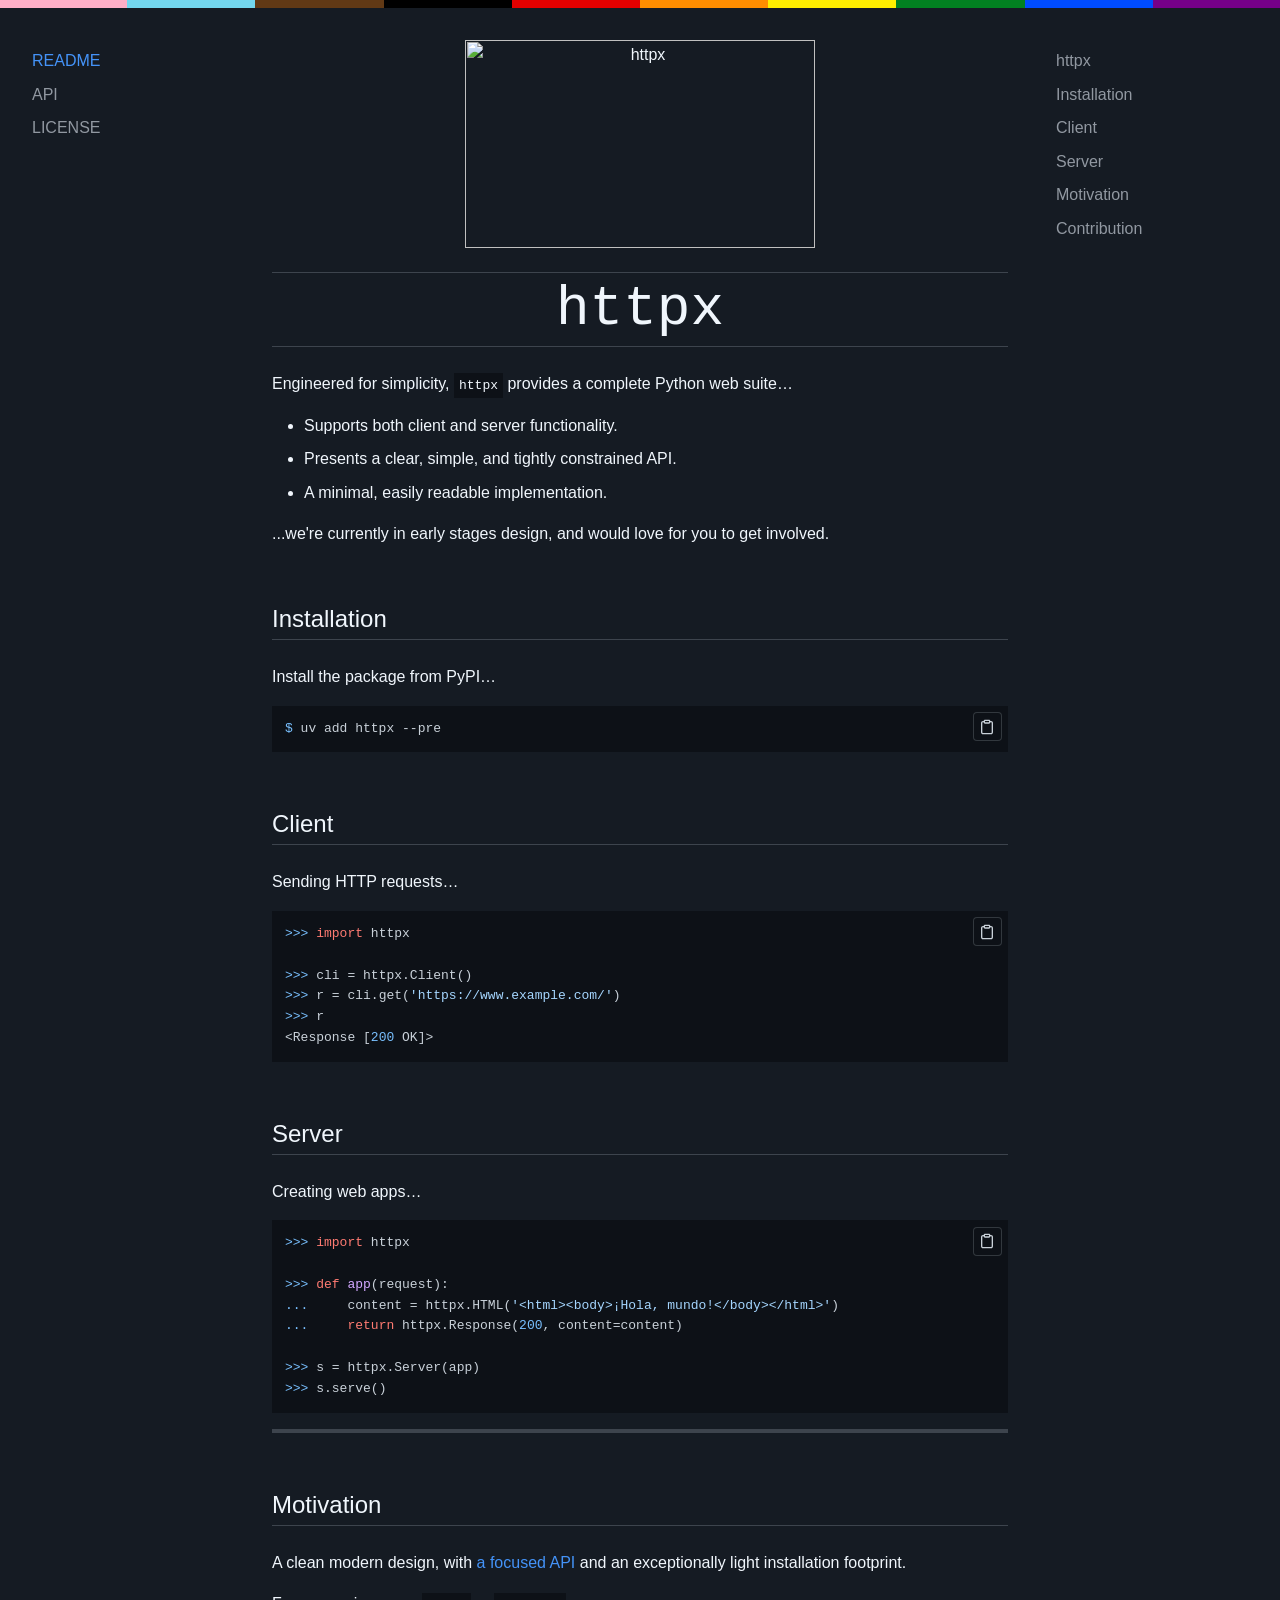
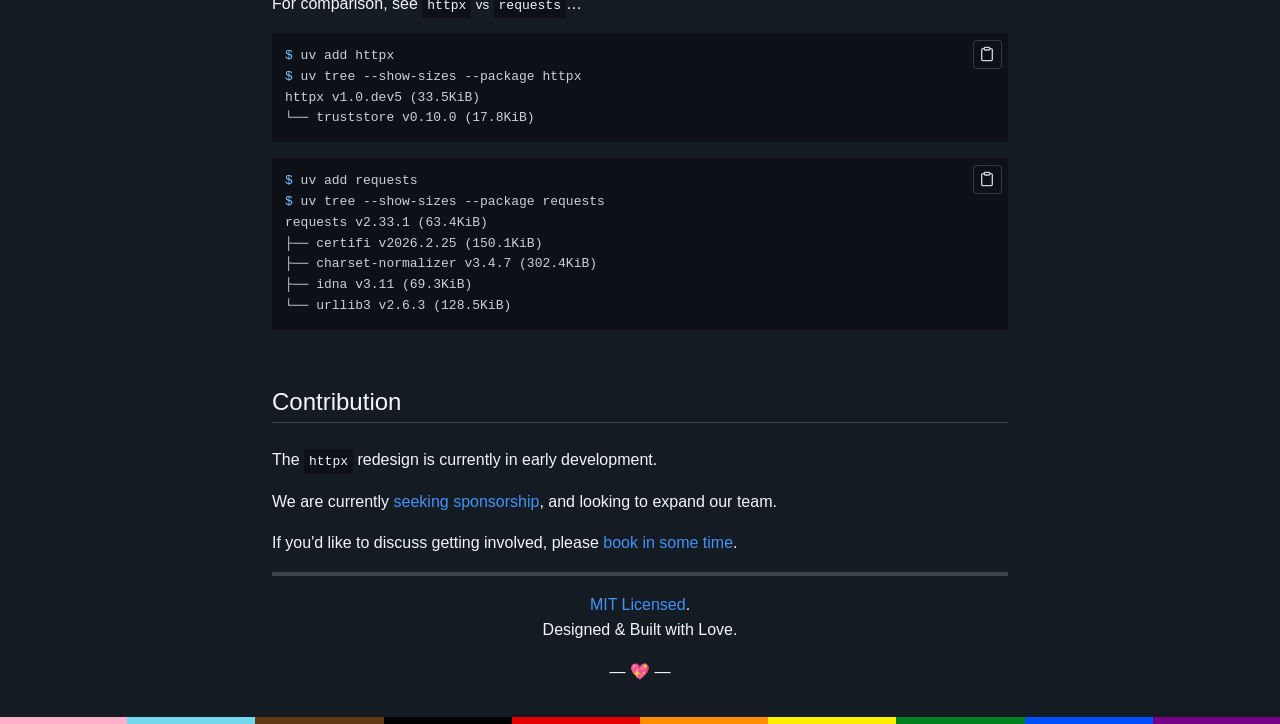
==== commit 729d7255: "Update documentation" ====
--- a/index.html
+++ b/index.html
@@ -46,12 +46,12 @@
 <ul>
 <li>Supports both client and server functionality.</li>
 <li>Presents a clear, simple, and tightly constrained API.</li>
-<li>Exceptionally light installation footprint.</li>
+<li>A minimal, easily readable implementation.</li>
 </ul>
 <p>...we're currently in early stages design, and would love for you to get involved.</p>
 <h2 id="installation"><a class="toclink" href="#installation">Installation</a></h2>
 <p>Install the package from PyPI&hellip;</p>
-<pre><code class="language-bash">$ uv add httpx --pre
+<pre><code class="language-shell">$ uv add httpx --pre
 </code></pre>
 <h2 id="client"><a class="toclink" href="#client">Client</a></h2>
 <p>Sending HTTP requests&hellip;</p>
@@ -77,14 +77,14 @@
 <h2 id="motivation"><a class="toclink" href="#motivation">Motivation</a></h2>
 <p>A clean modern design, with <a href="api/">a focused API</a> and an exceptionally light installation footprint.</p>
 <p>For comparison, see <code>httpx</code> <small>vs</small> <code>requests</code>&hellip;</p>
-<pre><code class="language-bash">$ uv add httpx
+<pre><code class="language-shell">$ uv add httpx
 $ uv tree --show-sizes --package httpx
 httpx v1.0.dev5 (33.5KiB)
 └── truststore v0.10.0 (17.8KiB)
 </code></pre>
 <p></p>
 
-<pre><code class="language-bash">$ uv add requests
+<pre><code class="language-shell">$ uv add requests
 $ uv tree --show-sizes --package requests
 requests v2.33.1 (63.4KiB)
 ├── certifi v2026.2.25 (150.1KiB)
--- a/css/theme.css
+++ b/css/theme.css
@@ -137,6 +137,10 @@
     color: var(--code-bg-color);
 }
 
+pre code .prompt_ {
+    user-select: none;
+}
+
 h1 a {
     color: inherit;
 }
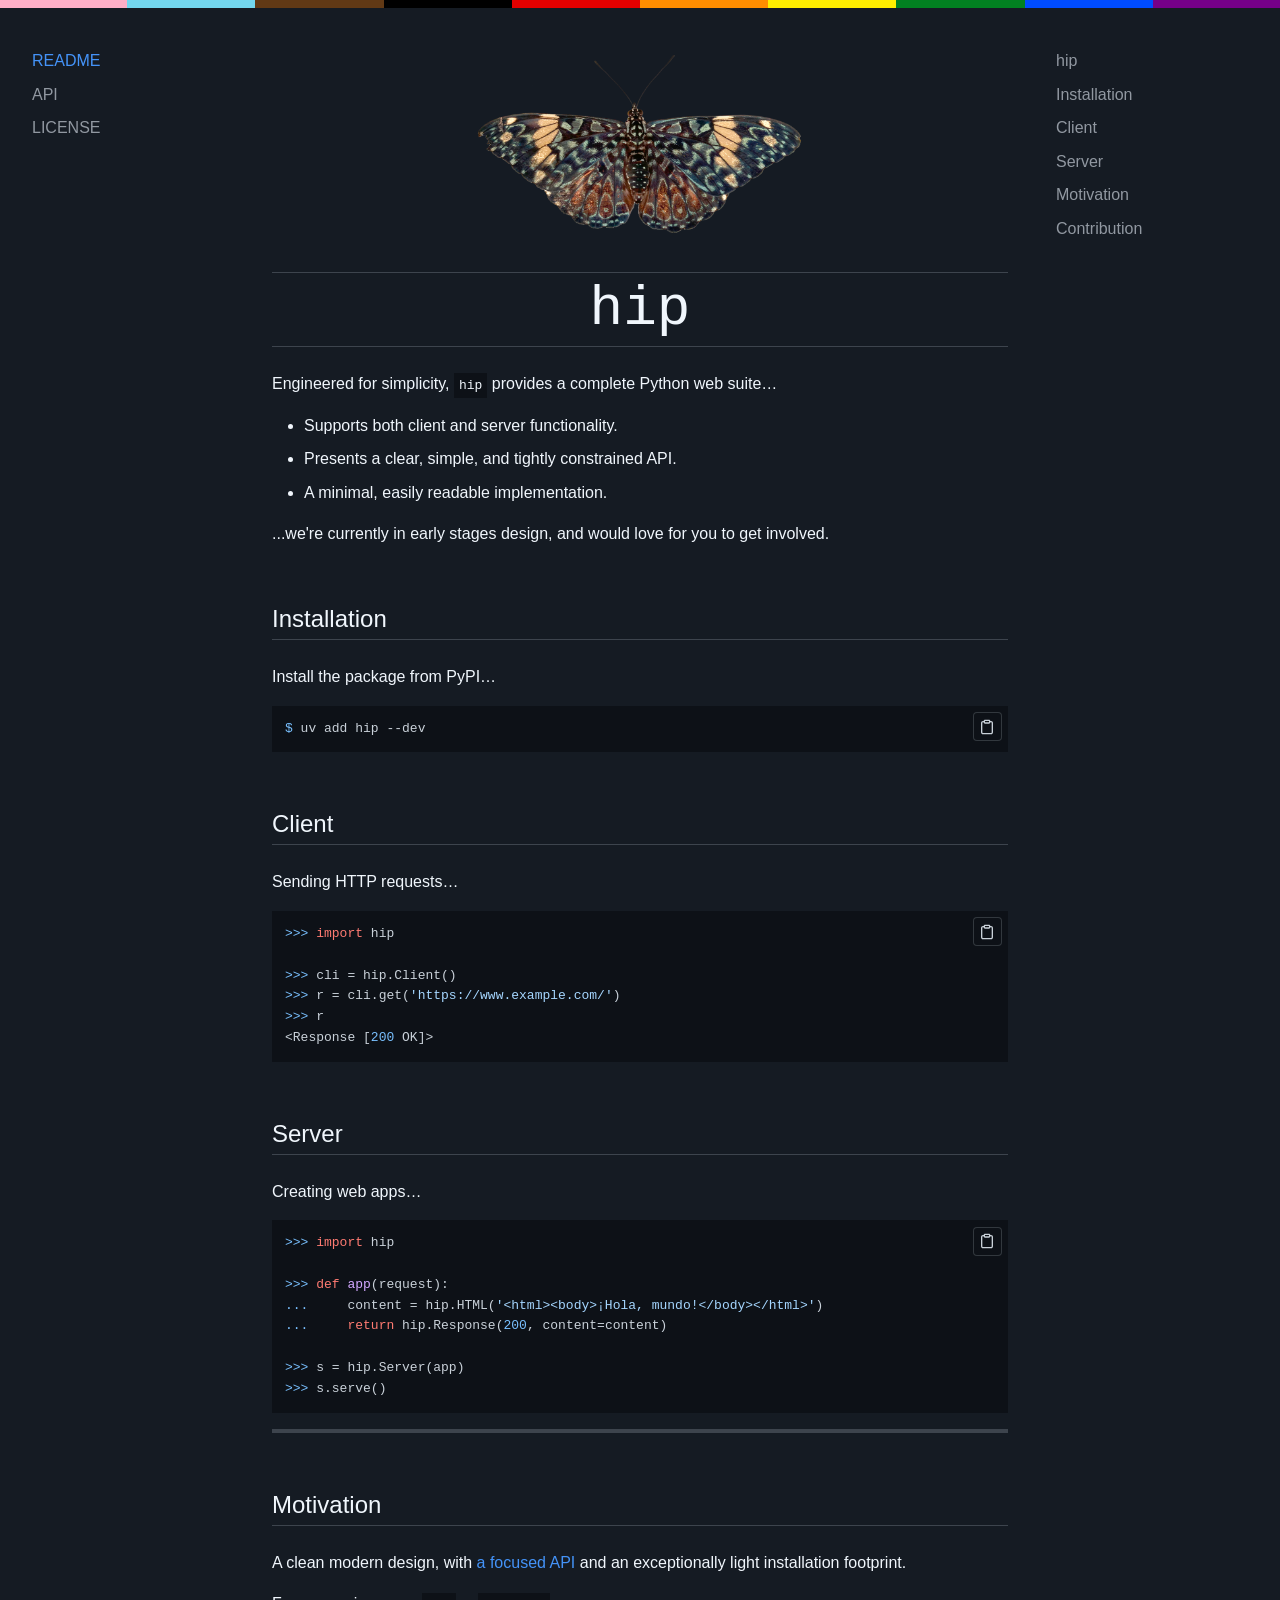
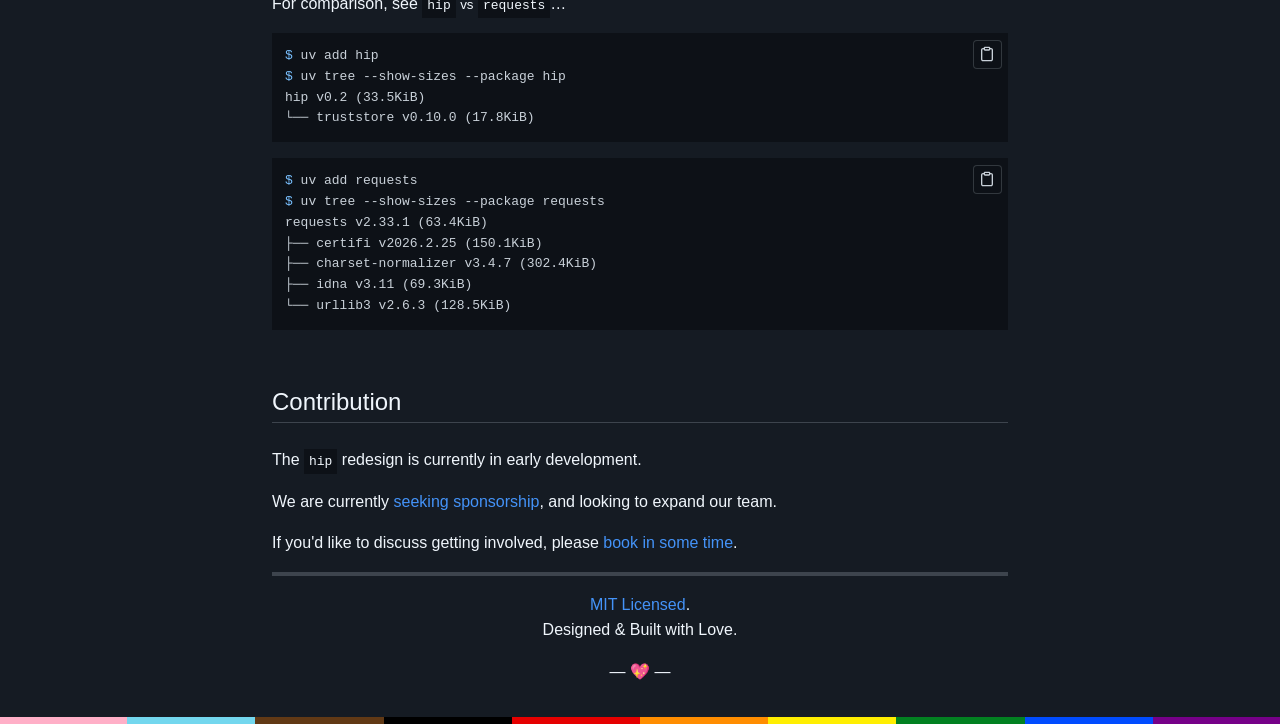
==== commit f33548a3: "Update documentation" ====
--- a/index.html
+++ b/index.html
@@ -2,7 +2,7 @@
     <head>
         <meta charset="utf-8">
         <meta name="viewport" content="width=device-width, initial-scale=1.0">
-        <title>httpx</title>
+        <title>hip</title>
         <link rel="icon" href="data:image/svg+xml,&lt;svg xmlns=&quot;http://www.w3.org/2000/svg&quot; viewBox=&quot;0 0 100 100&quot;&gt;&lt;text y=&quot;.9em&quot; font-size=&quot;90&quot;&gt;🦋&lt;/text&gt;&lt;/svg&gt;">
         <link rel="stylesheet" href="css/highlightjs.min.css">
         <link rel="stylesheet" href="css/highlightjs-copy.min.css">
@@ -23,7 +23,7 @@
         <nav class="toc">
             <div class="">
 <ul>
-<li><a href="#httpx">httpx</a><ul>
+<li><a href="#hip">hip</a><ul>
 <li><a href="#installation">Installation</a></li>
 <li><a href="#client">Client</a></li>
 <li><a href="#server">Server</a></li>
@@ -38,11 +38,11 @@
         
         <main>
             <p align="center">
-  <img width="350" height="208" src="https://raw.githubusercontent.com/encode/httpx/master/docs/img/butterfly.png" alt='httpx'>
+  <img width="350" height="208" src="img/butterfly.png" alt='hip'>
 </p>
 
-<h1 id="httpx"><a class="toclink" href="#httpx"><a href=".">httpx</a></a></h1>
-<p>Engineered for simplicity, <code>httpx</code> provides a complete Python web suite&hellip;</p>
+<h1 id="hip"><a class="toclink" href="#hip"><a href=".">hip</a></a></h1>
+<p>Engineered for simplicity, <code>hip</code> provides a complete Python web suite&hellip;</p>
 <ul>
 <li>Supports both client and server functionality.</li>
 <li>Presents a clear, simple, and tightly constrained API.</li>
@@ -51,35 +51,35 @@
 <p>...we're currently in early stages design, and would love for you to get involved.</p>
 <h2 id="installation"><a class="toclink" href="#installation">Installation</a></h2>
 <p>Install the package from PyPI&hellip;</p>
-<pre><code class="language-shell">$ uv add httpx --pre
+<pre><code class="language-shell">$ uv add hip --dev
 </code></pre>
 <h2 id="client"><a class="toclink" href="#client">Client</a></h2>
 <p>Sending HTTP requests&hellip;</p>
-<pre><code class="language-python">&gt;&gt;&gt; import httpx
+<pre><code class="language-python">&gt;&gt;&gt; import hip
 
-&gt;&gt;&gt; cli = httpx.Client()
+&gt;&gt;&gt; cli = hip.Client()
 &gt;&gt;&gt; r = cli.get('https://www.example.com/')
 &gt;&gt;&gt; r
 &lt;Response [200 OK]&gt;
 </code></pre>
 <h2 id="server"><a class="toclink" href="#server">Server</a></h2>
 <p>Creating web apps&hellip;</p>
-<pre><code class="language-python">&gt;&gt;&gt; import httpx
+<pre><code class="language-python">&gt;&gt;&gt; import hip
 
 &gt;&gt;&gt; def app(request):
-...     content = httpx.HTML('&lt;html&gt;&lt;body&gt;¡Hola, mundo!&lt;/body&gt;&lt;/html&gt;')
-...     return httpx.Response(200, content=content)
+...     content = hip.HTML('&lt;html&gt;&lt;body&gt;¡Hola, mundo!&lt;/body&gt;&lt;/html&gt;')
+...     return hip.Response(200, content=content)
 
-&gt;&gt;&gt; s = httpx.Server(app)
+&gt;&gt;&gt; s = hip.Server(app)
 &gt;&gt;&gt; s.serve()
 </code></pre>
 <hr />
 <h2 id="motivation"><a class="toclink" href="#motivation">Motivation</a></h2>
 <p>A clean modern design, with <a href="api/">a focused API</a> and an exceptionally light installation footprint.</p>
-<p>For comparison, see <code>httpx</code> <small>vs</small> <code>requests</code>&hellip;</p>
-<pre><code class="language-shell">$ uv add httpx
-$ uv tree --show-sizes --package httpx
-httpx v1.0.dev5 (33.5KiB)
+<p>For comparison, see <code>hip</code> <small>vs</small> <code>requests</code>&hellip;</p>
+<pre><code class="language-shell">$ uv add hip
+$ uv tree --show-sizes --package hip
+hip v0.2 (33.5KiB)
 └── truststore v0.10.0 (17.8KiB)
 </code></pre>
 <p></p>
@@ -93,7 +93,7 @@
 └── urllib3 v2.6.3 (128.5KiB)
 </code></pre>
 <h2 id="contribution"><a class="toclink" href="#contribution">Contribution</a></h2>
-<p>The <code>httpx</code> redesign is currently in early development.</p>
+<p>The <code>hip</code> redesign is currently in early development.</p>
 <p>We are currently <a href="https://github.com/sponsors/encode">seeking sponsorship</a>, and looking to expand our team.</p>
 <p>If you'd like to discuss getting involved, please <a href="https://calendly.com/encode-oss">book in some time</a>.</p>
 <hr />
